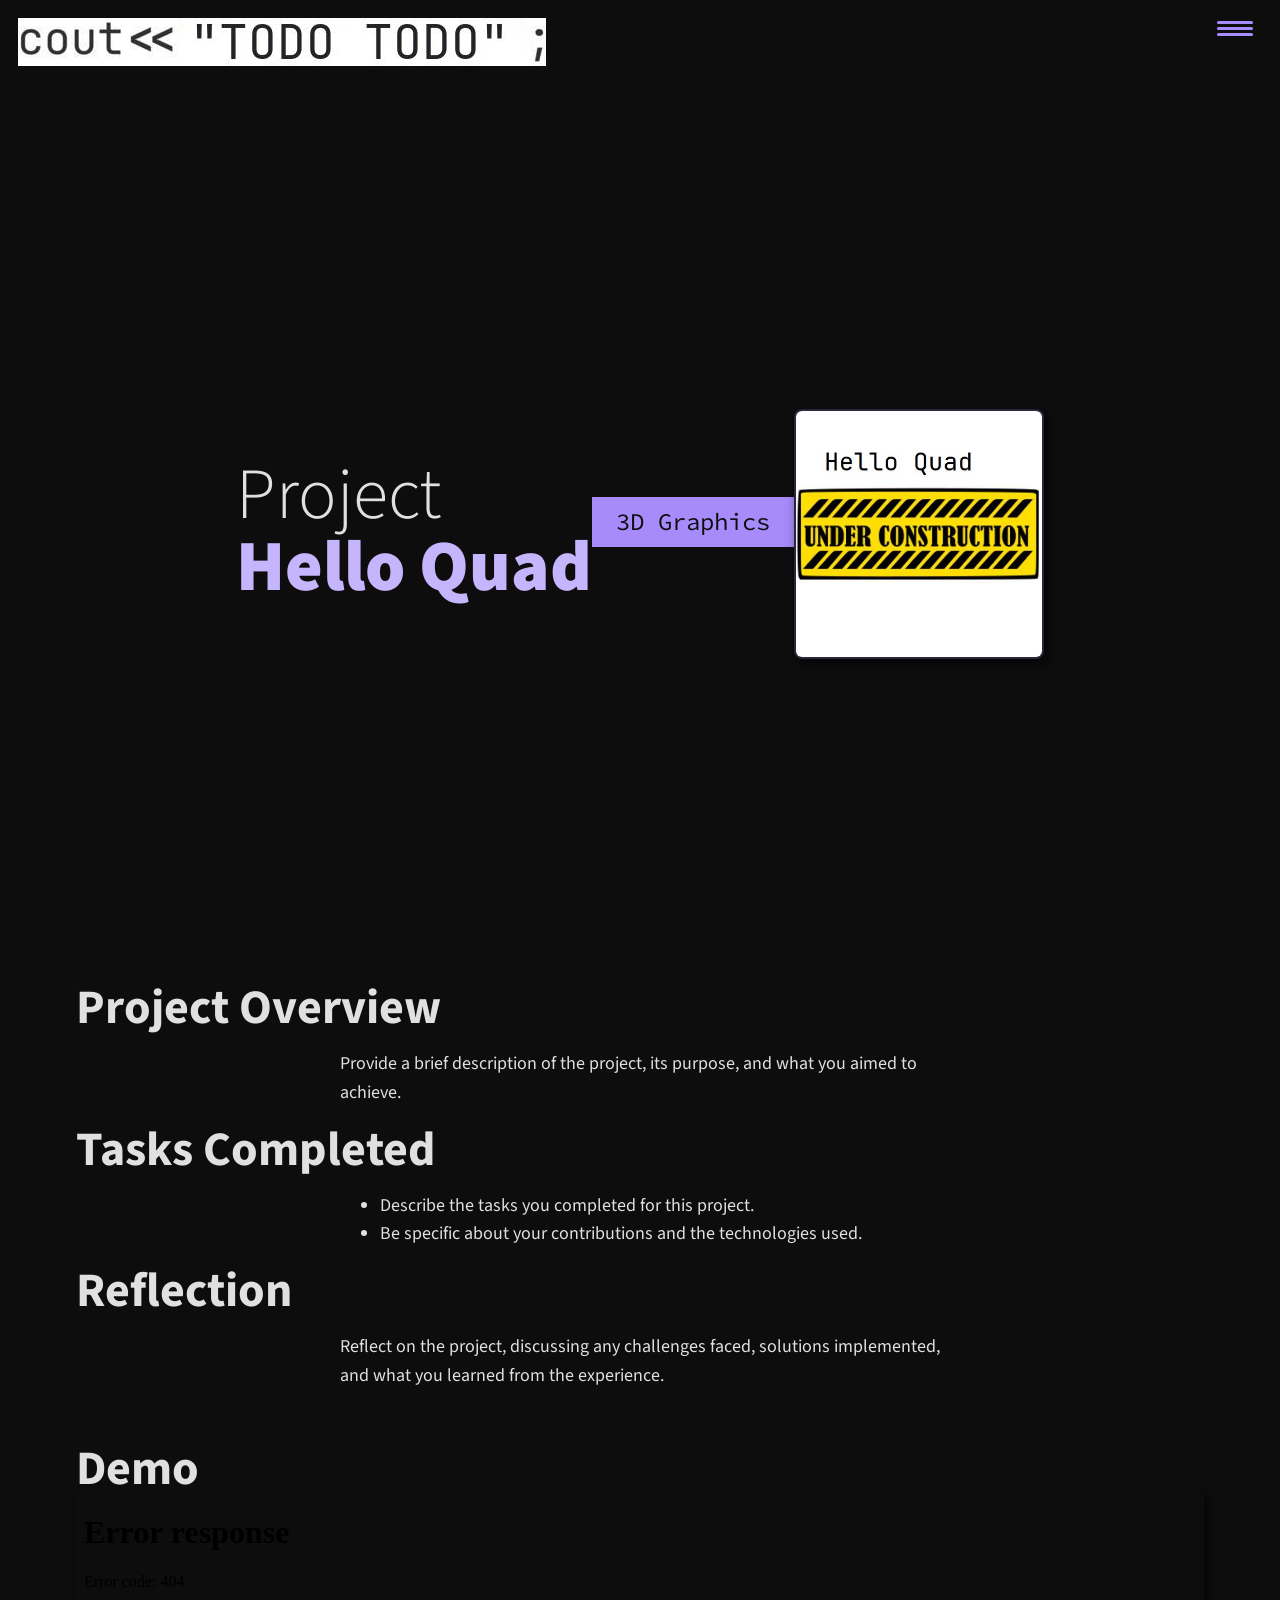
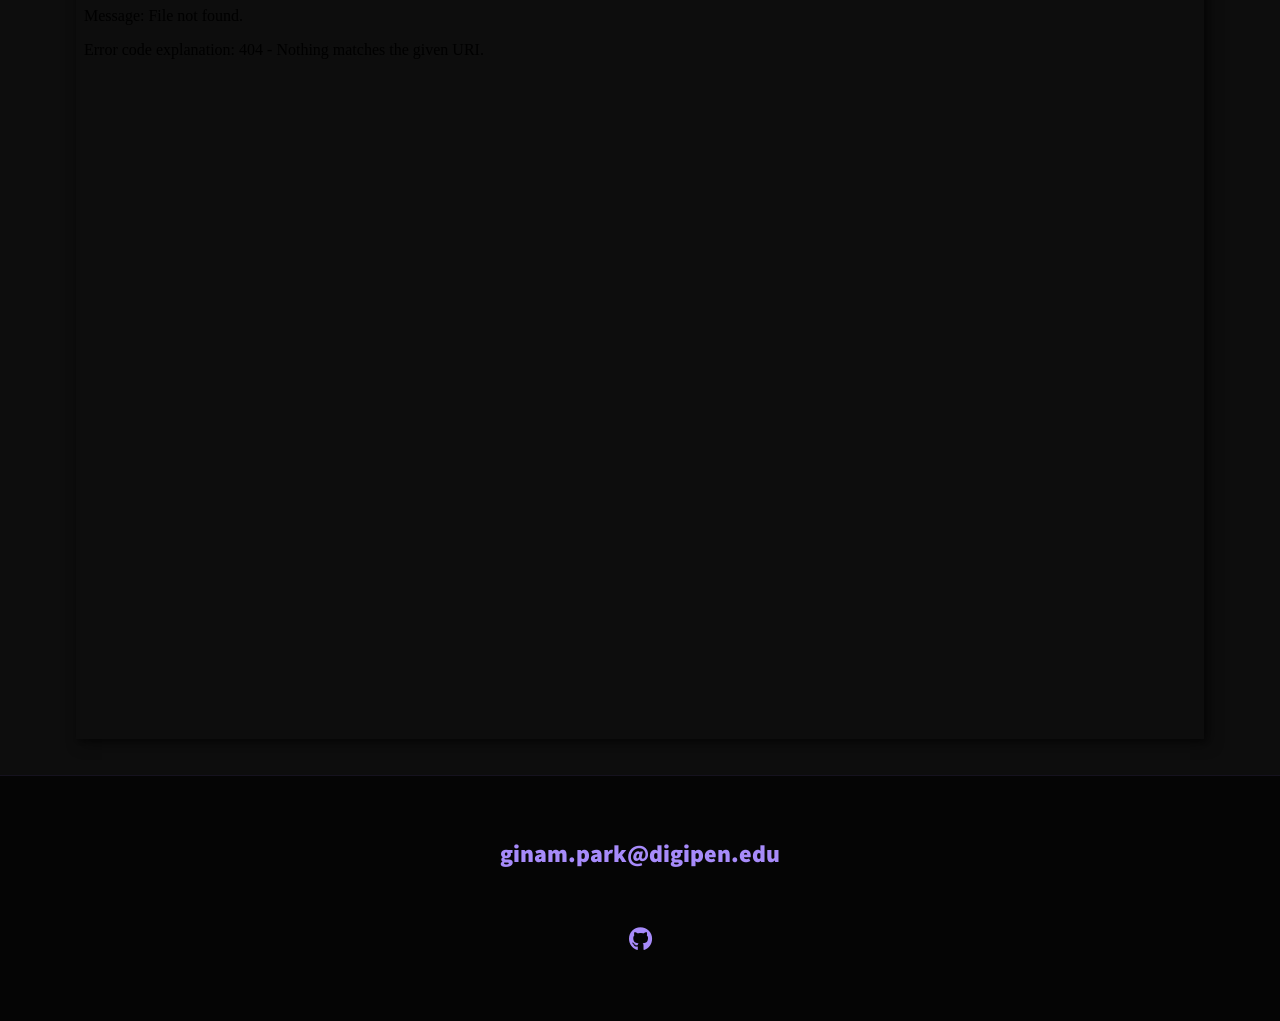
==== portfolio/01_hello.html @ 9ceb59ce "1" ====
<!-- https://youtu.be/_xkSvufmjEs?si=mh-MXT2ZdUasYAYn&t=3416 -->
<!-- adobe.ly/2GAgF93 -->
<!-- https://scrimba.com/build-and-deploy-your-portfolio-c012 -->
<!DOCTYPE html>
<html lang="en">

<head>
    <meta charset="UTF-8">
    <link rel="icon" type="image/svg+xml" href="../img/face.jpg">

    <!-- Help auto scale for desktop & mobile -->
    <meta name="viewport" content="width=device-width, initial-scale=1.0">
    <title>Ginam Park Portfolio</title>

    <!-- Normalize the difference across browsers  https://necolas.github.io/normalize.css/ -->
    <link rel="stylesheet" href="../external/normalize.css">

    <link rel="stylesheet" href="https://cdnjs.cloudflare.com/ajax/libs/font-awesome/5.11.2/css/all.css"
        integrity="sha256-46qynGAkLSFpVbEBog43gvNhfrOj+BmwXdxFgVK/Kvc=" crossorigin="anonymous" />

    <!-- https://fonts.google.com/selection/embed -->
    <link rel="preconnect" href="https://fonts.googleapis.com">
    <link rel="preconnect" href="https://fonts.gstatic.com" crossorigin>
    <link
        href="https://fonts.googleapis.com/css2?family=Source+Code+Pro:ital,wght@0,200..900;1,200..900&family=Source+Sans+3:ital,wght@0,200..900;1,200..900&display=swap"
        rel="stylesheet">

    <link rel="stylesheet" href="../css/style.css">
</head>

<body>
    <header>
        <div class="logo">
            <!-- alt text can be blank since the logo is purely decorative and putting something like logo isn't actually helpful -->
            <img src="../img/cout.jpg" alt="">
        </div>
        <button class="nav-toggle" aria-label="toggle navigation">
            <span class="hamburger"></span>
        </button>
        <nav class="nav">
            <ul class="nav__list">
                <li class="nav__item">
                    <a href="../index.html" class="nav__link">Home</a>
                </li>
                <li class="nav__item">
                    <a href="../index.html#skills" class="nav__link">Skills</a>
                </li>
                <li class="nav__item">
                    <a href="../index.html#about" class="nav__link">About Me</a>
                </li>
                <li class="nav__item">
                    <a href="../index.html#projects" class="nav__link">Projects</a>
                </li>
                <li class="nav__item">
                    <a href="../index.html#resume" class="nav__link">Resume</a>
                </li>
            </ul>
        </nav>
    </header>

    <!-- Introduction -->
    <section class="intro">
        <h1 class="section__title section__title--intro">
            Project <strong>Hello Quad</strong>
        </h1>
        <p class="section__subtitle section__subtitle--intro">3D Graphics</p>
        <img src="../img/portfolio_thumbnails/01_hello.jpg" alt="a picture of this portfolio item" class="intro__img">
    </section>

    <div class="portfolio-item-individual">
        <h2>Project Overview</h2>
        <p>Provide a brief description of the project, its purpose, and what you aimed to achieve.</p>

        <h2>Tasks Completed</h2>
        <ul>
            <li>Describe the tasks you completed for this project.</li>
            <li>Be specific about your contributions and the technologies used.</li>
        </ul>

        <h2>Reflection</h2>
        <p>Reflect on the project, discussing any challenges faced, solutions implemented, and what you learned from the
            experience.</p>
    </div>

    <div class="portfolio-item-individual">
        <h2>Demo</h2>
        <!-- TODO demo the webgl version of the project -->
        <iframe id="demo" src="../webgl/D01HelloQuad/graphics_fun.html"></iframe>
    </div>


    <!-- Footer -->
    <footer class="footer">
        <a href="mailto:ginam.park@digipen.edu" class="footer__link">ginam.park@digipen.edu</a>
        <ul class="social-list">
            <li class="social-list__item">
                <a class="social-list__link" href="https://github.com/HYW1Z">
                    <i class="fab fa-github"></i>
                </a>
            </li>
        </ul>
    </footer>

    <script src="../js/index.js"></script>

</body>

</html>
---- css/style.css ----
/* make padding within widths rather calculating with total width? */
*,
*::before,
*::after {
  box-sizing: border-box;
}

/* Custom Properties */

:root {
  --ff-primary: "Source Sans 3", sans-serif;
  --ff-secondary: "Source Code Pro", monospace;

  --fw-reg: 300;
  --fw-bold: 900;

  /* Dark mode + neon cyber palette */
  --clr-bg: #0d0d0d;
  --clr-bg-secondary: #161622;
  --clr-light: #e0e0e0;
  --clr-dark: #0d0d0d;
  --clr-accent: #a78bfa;
  --clr-accent-bright: #c4b5fd;
  --clr-accent-glow: rgba(167, 139, 250, 0.4);
  --clr-text-muted: #9ca3af;

  --fs-h1: 3rem;
  --fs-h2: 2.25rem;
  --fs-h3: 1.25rem;
  --fs-body: 1rem;

  --bs: 0.25em 0.25em 0.75em rgba(0, 0, 0, 0.5),
    0.125em 0.125em 0.25em rgba(0, 0, 0, 0.3);

  --glow-sm: 0 0 8px var(--clr-accent-glow);
  --glow-md: 0 0 20px var(--clr-accent-glow), 0 0 40px rgba(167, 139, 250, 0.15);
}

/* With wider screens use bigger numbers */
@media (min-width: 800px) {
  :root {
    --fs-h1: 4.5rem;
    --fs-h2: 3rem;
    --fs-h3: 1.5rem;
    --fs-body: 1.125rem;
  }
}

/* General Styles */

html {
  scroll-behavior: smooth;
}

body {
  background: var(--clr-bg);
  color: var(--clr-light);
  margin: 0;
  font-family: var(--ff-primary);
  font-size: var(--fs-body);
  line-height: 1.6;
}

section {
  padding: 5em 2em;
}

img {
  display: block;
  max-width: 100%;
}

strong {
  font-weight: var(--fw-bold);
}

:focus {
  outline: 3px solid var(--clr-accent);
  outline-offset: 3px;
}

/* Scroll reveal animations */
.reveal {
  opacity: 0;
  transform: translateY(30px);
  transition: opacity 0.7s ease-out, transform 0.7s ease-out;
}

.reveal.revealed {
  opacity: 1;
  transform: translateY(0);
}

/* Stagger children for service cards */
.service.reveal:nth-child(1) { transition-delay: 0s; }
.service.reveal:nth-child(2) { transition-delay: 0.15s; }
.service.reveal:nth-child(3) { transition-delay: 0.3s; }

.btn {
  display: inline-block;
  padding: 0.5em 2.5em;
  background: transparent;
  color: var(--clr-accent-bright);
  border: 2px solid var(--clr-accent);
  text-decoration: none;
  cursor: pointer;
  font-size: 0.8rem;
  text-transform: uppercase;
  letter-spacing: 2px;
  font-weight: var(--fw-bold);
  transition: all 300ms ease;
}

.btn:hover {
  background: var(--clr-accent);
  color: var(--clr-dark);
  box-shadow: var(--glow-md);
  transform: translateY(-2px);
}

/* Typography */

h1,
h2,
h3 {
  line-height: 1;
  margin: 0;
}

h1 {
  font-size: var(--fs-h1);
}

h2 {
  font-size: var(--fs-h2);
}

h3 {
  font-size: var(--fs-h3);
}

.section__title {
  margin-bottom: 0.25rem;
}

.section__title--intro {
  font-weight: var(--fw-reg);
}

.section__title--intro strong {
  display: block;
  color: var(--clr-accent-bright);
}

.section__subtitle {
  margin: 0;
  font-size: var(--fs-h3);
}

.section__subtitle--intro,
.section__subtitle--about {
  background: var(--clr-accent);
  color: var(--clr-dark);
  padding: 0.25em 1em;
  font-family: var(--ff-secondary);
  margin-bottom: 1em;
}

.section__subtitle--projects {
  color: var(--clr-accent);
  font-weight: var(--fw-bold);
  margin-bottom: 1em;
}

/* header */
header {
  display: flex;
  justify-content: space-between;
  padding: 1em;
  background: var(--clr-bg);
}

.logo {
  max-width: 528px;
}

.nav {
  position: fixed;
  background: rgba(13, 13, 13, 0.97);
  color: var(--clr-light);
  top: 0;
  bottom: 0;
  left: 0;
  right: 0;
  z-index: 100;
  transform: translateX(100%);
  transition: transform 250ms cubic-bezier(0.5, 0, 0.5, 1);
}

.nav__list {
  list-style: none;
  display: flex;
  height: 100%;
  flex-direction: column;
  justify-content: space-evenly;
  align-items: center;
  margin: 0;
  padding: 0;
}

.nav__link {
  color: inherit;
  font-weight: var(--fw-bold);
  font-size: var(--fs-h2);
  text-decoration: none;
  transition: color 200ms ease, text-shadow 200ms ease;
}

.nav__link:hover {
  color: var(--clr-accent-bright);
  text-shadow: var(--glow-sm);
}

.nav-toggle {
  padding: 0.5em;
  background: transparent;
  border: 0;
  cursor: pointer;
  position: absolute;
  right: 1em;
  top: 1em;
  z-index: 1000;
}

.nav-open .nav {
  transform: translateX(0);
}

.nav-open .nav-toggle {
  position: fixed;
}

.nav-open .hamburger {
  transform: rotate(0.625turn);
}

.nav-open .hamburger::before {
  transform: rotate(90deg) translateX(-6px);
}

.nav-open .hamburger::after {
  opacity: 0;
}

.hamburger {
  display: block;
  position: relative;
}

.hamburger,
.hamburger::before,
.hamburger::after {
  background: var(--clr-accent);
  width: 2em;
  height: 3px;
  border-radius: 1em;
  transition: transform 250ms ease-in-out;
}

.hamburger::before,
.hamburger::after {
  content: "";
  position: absolute;
  left: 0;
  right: 0;
}

.hamburger::before {
  top: 6px;
}
.hamburger::after {
  bottom: 6px;
}

/* Intro Section */
.intro {
  position: relative;
  z-index: 2;
  background: var(--clr-bg);
  min-height: 100vh;
  display: flex;
  align-items: center;
  justify-content: center;
  overflow: hidden;
}

#particle-canvas {
  position: absolute;
  top: 0;
  left: 0;
  width: 100%;
  height: 100%;
  z-index: 0;
}

.intro__content {
  position: relative;
  z-index: 1;
  display: flex;
  flex-direction: column;
  align-items: center;
  gap: 2em;
  padding: 2em;
}

@media (min-width: 700px) {
  .intro__content {
    flex-direction: row;
    gap: 3em;
  }
}

/* Terminal */
.terminal {
  background: #1a1a2e;
  border: 1px solid rgba(167, 139, 250, 0.25);
  border-radius: 10px;
  overflow: hidden;
  width: 100%;
  max-width: 1100px;
  box-shadow: 0 4px 30px rgba(0, 0, 0, 0.5), var(--glow-sm);
  font-family: var(--ff-secondary);
}

.terminal__header {
  background: #12121f;
  padding: 0.75em 1.2em;
  display: flex;
  align-items: center;
  gap: 0.5em;
}

.terminal__dot {
  width: 12px;
  height: 12px;
  border-radius: 50%;
}

.terminal__dot--red { background: #ff5f57; }
.terminal__dot--yellow { background: #ffbd2e; }
.terminal__dot--green { background: #28c840; }

.terminal__title {
  margin-left: 0.5em;
  color: var(--clr-text-muted);
  font-size: 0.8rem;
}

.terminal__body {
  padding: 2.5em 3em;
  min-height: 380px;
  font-size: 1.2rem;
  line-height: 1.9;
  color: var(--clr-light);
}

.terminal__body .line {
  white-space: pre-wrap;
  word-break: break-word;
}

.terminal__body .prompt { color: #28c840; }
.terminal__body .cmd { color: var(--clr-light); }
.terminal__body .comment { color: #6b7280; }
.terminal__body .keyword { color: #a78bfa; }
.terminal__body .string { color: #34d399; }
.terminal__body .output { color: var(--clr-accent-bright); font-weight: 700; font-size: 1.4rem; }
.terminal__body .output-name { color: var(--clr-accent-bright); font-weight: 900; font-size: 3rem; line-height: 1.1; }
.terminal__body .operator { color: #f472b6; }

.terminal__cursor {
  display: inline-block;
  width: 8px;
  height: 1.1em;
  background: var(--clr-accent-bright);
  vertical-align: text-bottom;
  animation: blink 1s step-end infinite;
}

@keyframes blink {
  0%, 100% { opacity: 1; }
  50% { opacity: 0; }
}

.intro__img {
  box-shadow: var(--bs);
  border: 2px solid rgba(167, 139, 250, 0.2);
  width: 250px;
  height: 250px;
  object-fit: cover;
  border-radius: 8px;
}

.section__subtitle--intro {
  display: inline-block;
}

/* my services section */

.my-services {
  background-color: var(--clr-bg-secondary);
  background-image: url(../img/skills-bg.jpg);
  background-size: cover;
  background-blend-mode: overlay;
  color: var(--clr-light);
  text-align: center;
}

.section__title--services {
  color: var(--clr-accent-bright);
  position: relative;
}

.section__title--services::after {
  content: "";
  display: block;
  width: 3em;
  height: 2px;
  margin: 0.5em auto 1em;
  background: var(--clr-accent);
  opacity: 0.5;
  box-shadow: var(--glow-sm);
}

.services {
  margin-bottom: 4em;
}

.service {
  max-width: 600px;
  margin: 0 auto;
  padding: 2em;
  border: 1px solid rgba(167, 139, 250, 0.1);
  border-radius: 8px;
  background: rgba(13, 13, 13, 0.7);
  backdrop-filter: blur(4px);
  transition: border-color 300ms ease, box-shadow 300ms ease;
}

.service:hover {
  border-color: rgba(167, 139, 250, 0.3);
  box-shadow: var(--glow-sm);
}

.service p {
  font-size: 1.1rem;
  line-height: 1.75;
}

.service h3 {
  color: var(--clr-accent-bright);
  margin-bottom: 0.5em;
  font-size: 1.6rem;
}

@media (min-width: 800px) {
  .services {
    display: flex;
    max-width: 1400px;
    margin-left: auto;
    margin-right: auto;
    gap: 2em;
  }

  .service + .service {
    margin-left: 0;
  }
}

/* About Me */

.about-me {
  max-width: 1000px;
  margin: 0 auto;
  background: var(--clr-bg);
}

.about-me__body p {
  color: var(--clr-text-muted);
}

.about-me__img {
  box-shadow: var(--bs);
  border: 2px solid rgba(167, 139, 250, 0.2);
}

@media (min-width: 600px) {
  .about-me {
    display: grid;
    grid-template-columns: 1fr 200px;
    grid-template-areas:
      "title img"
      "subtitle img"
      "text img";
    column-gap: 2em;
  }

  .section__title--about {
    grid-area: title;
  }

  .section__subtitle--about {
    grid-column: 1 / -1;
    grid-row: 2;
    position: relative;
    left: -1em;
    width: calc(100% + 2em);
    padding-left: 1em;
    padding-right: calc(200px + 2.5em);
  }

  .about-me__img {
    grid-area: img;
    position: relative;
    z-index: 2;
  }
}

/* Portfolio / My projects */

.my-projects {
  background-color: var(--clr-bg-secondary);
  color: var(--clr-light);
  text-align: center;
}

.portfolio {
  display: grid;
  grid-template-columns: repeat(auto-fit, minmax(300px, 1fr));
  max-width: 1200px;
  margin: 0 auto;
}

.portfolio__item {
  background: var(--clr-dark);
  overflow: hidden;
}

.portfolio__img {
  transition: transform 750ms cubic-bezier(0.5, 0, 0.5, 1), opacity 250ms linear;
}

.portfolio__item:focus {
  position: relative;
  z-index: 2;
}

.portfolio__img:hover,
.portfolio__item:focus .portfolio__img {
  transform: scale(1.2);
  opacity: 0.75;
}

/*--------------------------------------------------------------
# Resume Section
--------------------------------------------------------------*/

.section__title--resume {
  text-align: center;
}

.my-resume {
  display: flex;
  flex-direction: column;
  align-items: center;
  background: var(--clr-bg);
}

.resume-pdf-link {
  color: var(--clr-accent);
  text-decoration: none;
  font-size: 1.1rem;
  transition: color 200ms ease, text-shadow 200ms ease;
}

.resume-pdf-link:hover {
  color: var(--clr-accent-bright);
  text-shadow: var(--glow-sm);
}

.resume-section h3 {
  color: var(--clr-accent-bright);
  text-align: center;
  margin-top: 1.5em;
}

.resume-section .resume-item {
  padding: 0 0 20px 20px;
  margin-top: -18px;
  border-left: 2px solid var(--clr-accent);
  position: relative;
  max-width: 1000px;
}

.resume-section .resume-item p {
  color: var(--clr-text-muted);
}

.resume-section .resume-item b {
  text-transform: uppercase;
  color: var(--clr-accent-bright);
  position: sticky;
}

.resume-section .resume-item em {
  color: var(--clr-text-muted);
}

.resume-section .resume-item::before {
  content: "";
  position: absolute;
  width: 16px;
  height: 16px;
  border-radius: 50px;
  left: -9px;
  top: 0;
  background: var(--clr-bg);
  border: 2px solid var(--clr-accent);
  box-shadow: var(--glow-sm);
}

/* Footer */

.footer {
  background: #050505;
  color: var(--clr-accent);
  text-align: center;
  padding: 2.5em 0;
  font-size: var(--fs-h3);
  border-top: 1px solid rgba(167, 139, 250, 0.1);
}

.footer a {
  color: inherit;
  text-decoration: none;
}

.footer__link {
  font-weight: var(--fw-bold);
  transition: text-shadow 200ms ease;
}

.footer__link:hover,
.social-list__link:hover {
  opacity: 1;
  text-shadow: var(--glow-sm);
}

.footer__link:hover {
  text-decoration: underline;
}

.social-list {
  list-style: none;
  display: flex;
  justify-content: center;
  margin: 2em 0 0;
  padding: 0;
}

.social-list__item {
  margin: 0 0.5em;
}

.social-list__link {
  padding: 0.5em;
  transition: transform 200ms ease, text-shadow 200ms ease;
}

.social-list__link:hover {
  transform: translateY(-3px);
  text-shadow: var(--glow-sm);
}

/* individual portfolio item styles */

.portfolio-item-individual {
  padding: 0 2em 2em;
  max-width: 1200px;
  margin: 0 auto;
}

.portfolio-item-individual p,
.portfolio-item-individual ul {
  max-width: 600px;
  margin-left: auto;
  margin-right: auto;
}

.portfolio-item-individual iframe {
  box-shadow: var(--bs);
  display: block;
  max-width: 1200px;
  width: 100%;
  height: auto;
  aspect-ratio: 4 / 3;
  margin: 0 auto;
  border: none;
}
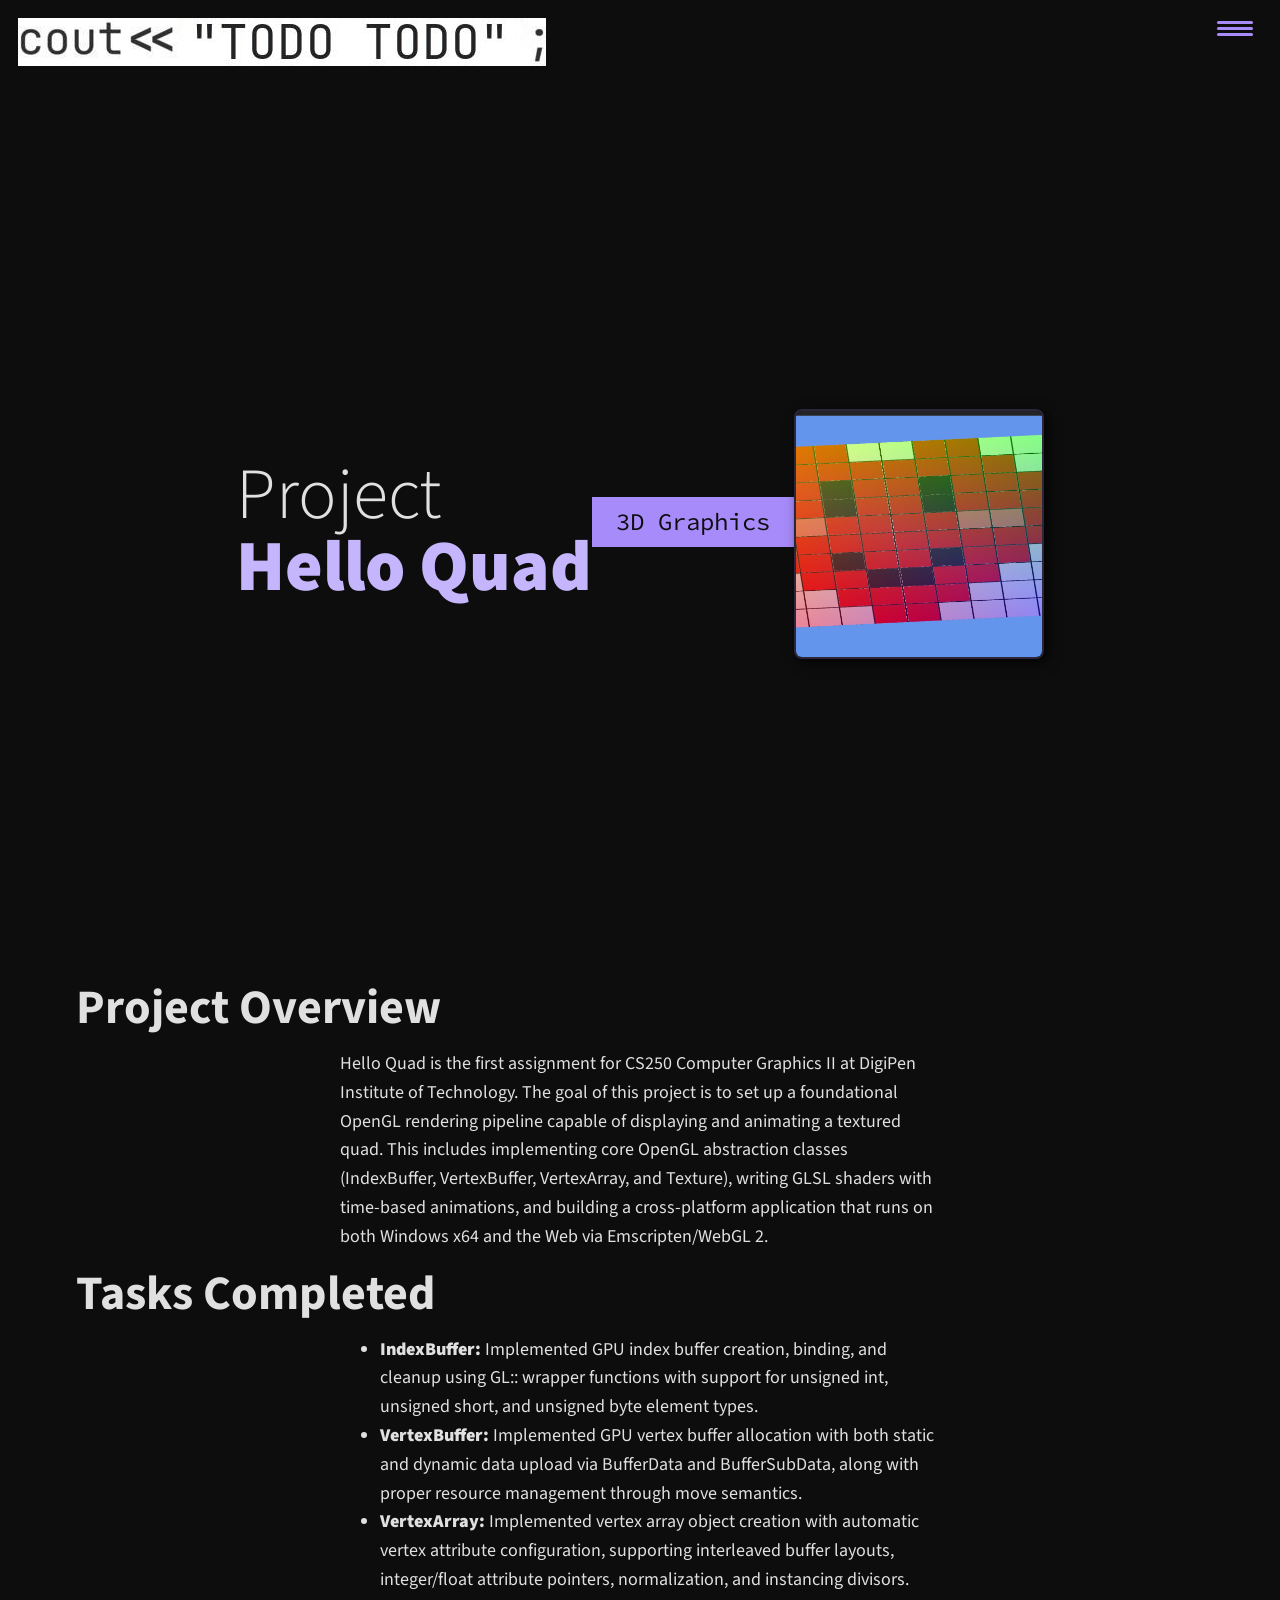
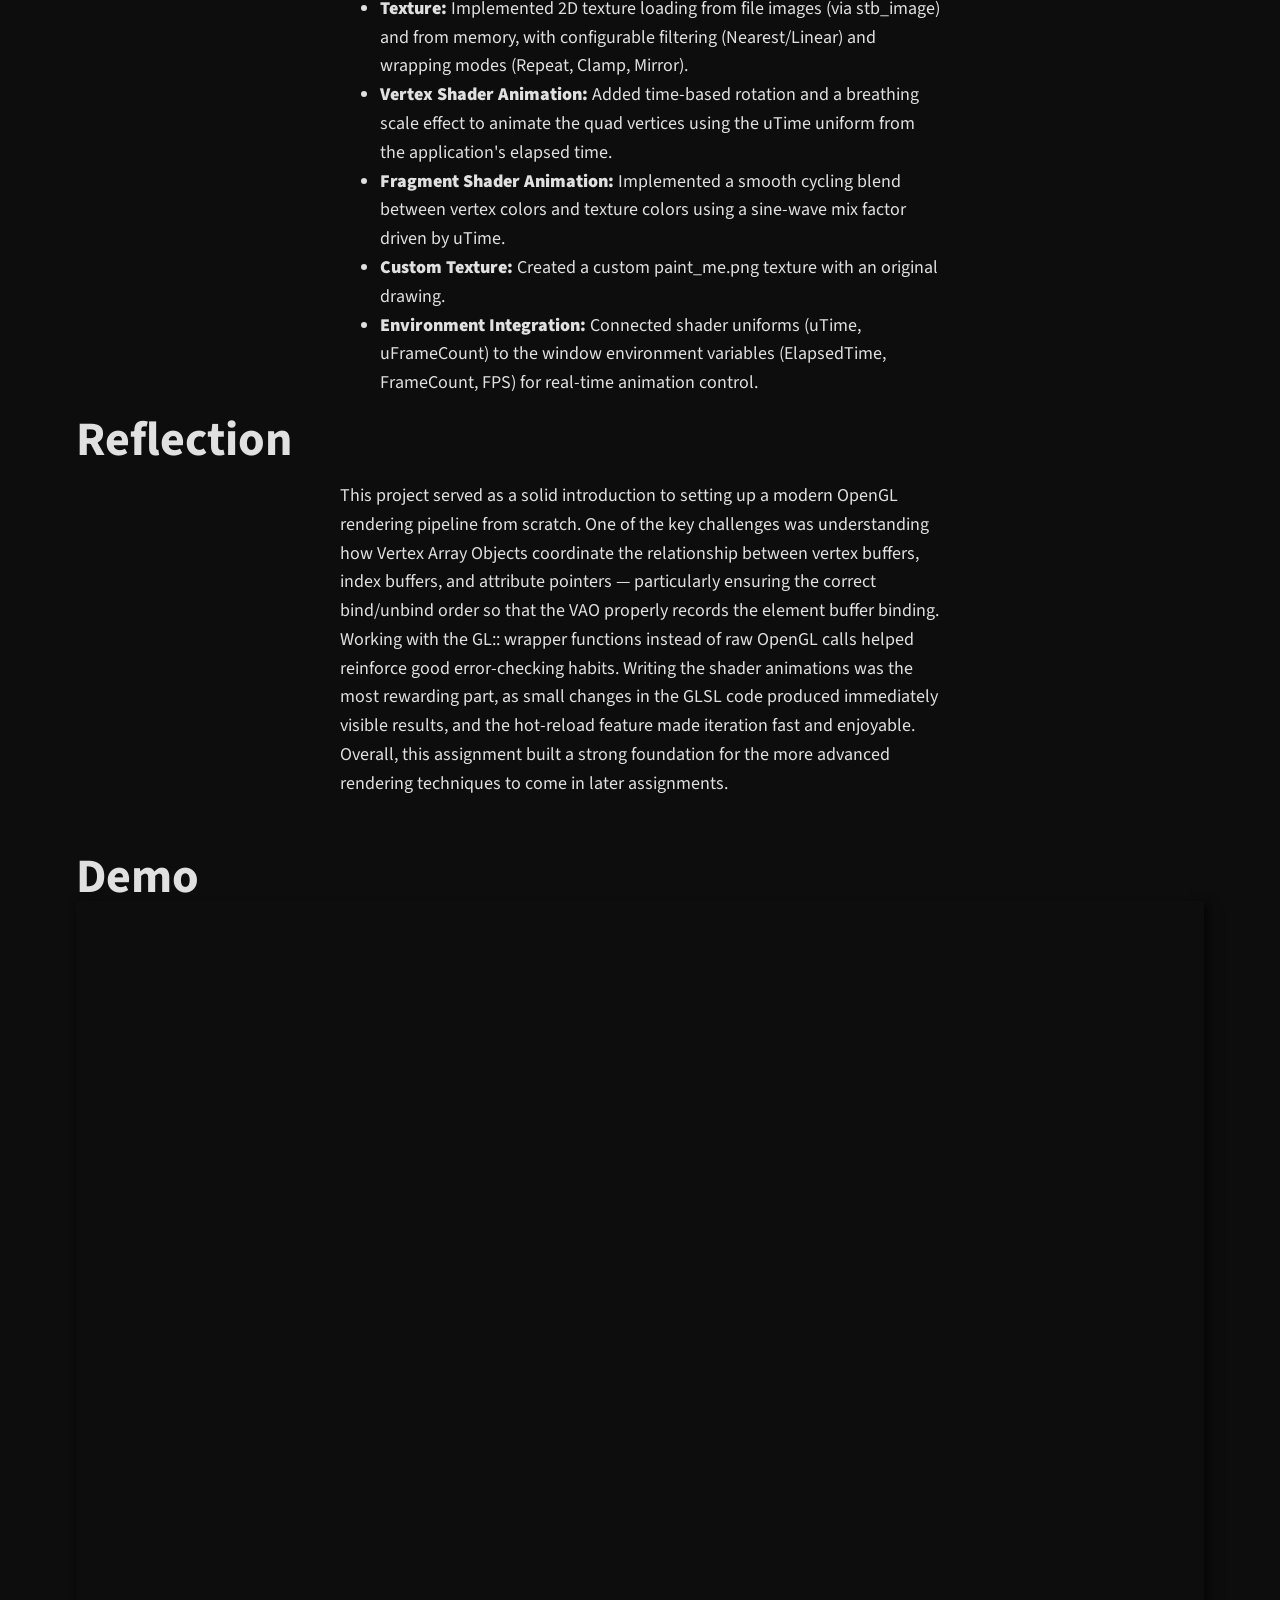
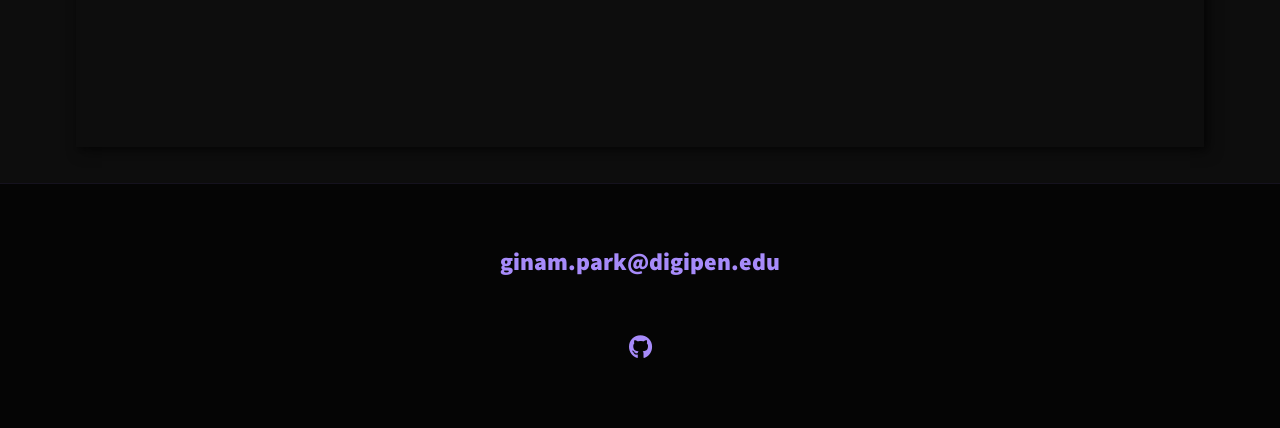
==== commit dad4bd37: "hell q" ====
--- a/portfolio/01_hello.html
+++ b/portfolio/01_hello.html
@@ -31,7 +31,6 @@
 <body>
     <header>
         <div class="logo">
-            <!-- alt text can be blank since the logo is purely decorative and putting something like logo isn't actually helpful -->
             <img src="../img/cout.jpg" alt="">
         </div>
         <button class="nav-toggle" aria-label="toggle navigation">
@@ -69,23 +68,42 @@
 
     <div class="portfolio-item-individual">
         <h2>Project Overview</h2>
-        <p>Provide a brief description of the project, its purpose, and what you aimed to achieve.</p>
+        <p>
+            Hello Quad is the first assignment for CS250 Computer Graphics II at DigiPen Institute of Technology.
+            The goal of this project is to set up a foundational OpenGL rendering pipeline capable of displaying
+            and animating a textured quad. This includes implementing core OpenGL abstraction classes
+            (IndexBuffer, VertexBuffer, VertexArray, and Texture), writing GLSL shaders with time-based animations,
+            and building a cross-platform application that runs on both Windows x64 and the Web via Emscripten/WebGL 2.
+        </p>
 
         <h2>Tasks Completed</h2>
         <ul>
-            <li>Describe the tasks you completed for this project.</li>
-            <li>Be specific about your contributions and the technologies used.</li>
+            <li><strong>IndexBuffer:</strong> Implemented GPU index buffer creation, binding, and cleanup using GL:: wrapper functions with support for unsigned int, unsigned short, and unsigned byte element types.</li>
+            <li><strong>VertexBuffer:</strong> Implemented GPU vertex buffer allocation with both static and dynamic data upload via BufferData and BufferSubData, along with proper resource management through move semantics.</li>
+            <li><strong>VertexArray:</strong> Implemented vertex array object creation with automatic vertex attribute configuration, supporting interleaved buffer layouts, integer/float attribute pointers, normalization, and instancing divisors.</li>
+            <li><strong>Texture:</strong> Implemented 2D texture loading from file images (via stb_image) and from memory, with configurable filtering (Nearest/Linear) and wrapping modes (Repeat, Clamp, Mirror).</li>
+            <li><strong>Vertex Shader Animation:</strong> Added time-based rotation and a breathing scale effect to animate the quad vertices using the uTime uniform from the application's elapsed time.</li>
+            <li><strong>Fragment Shader Animation:</strong> Implemented a smooth cycling blend between vertex colors and texture colors using a sine-wave mix factor driven by uTime.</li>
+            <li><strong>Custom Texture:</strong> Created a custom paint_me.png texture with an original drawing.</li>
+            <li><strong>Environment Integration:</strong> Connected shader uniforms (uTime, uFrameCount) to the window environment variables (ElapsedTime, FrameCount, FPS) for real-time animation control.</li>
         </ul>
 
         <h2>Reflection</h2>
-        <p>Reflect on the project, discussing any challenges faced, solutions implemented, and what you learned from the
-            experience.</p>
+        <p>
+            This project served as a solid introduction to setting up a modern OpenGL rendering pipeline from scratch.
+            One of the key challenges was understanding how Vertex Array Objects coordinate the relationship between
+            vertex buffers, index buffers, and attribute pointers — particularly ensuring the correct bind/unbind order
+            so that the VAO properly records the element buffer binding. Working with the GL:: wrapper functions
+            instead of raw OpenGL calls helped reinforce good error-checking habits. Writing the shader animations
+            was the most rewarding part, as small changes in the GLSL code produced immediately visible results,
+            and the hot-reload feature made iteration fast and enjoyable. Overall, this assignment built a strong
+            foundation for the more advanced rendering techniques to come in later assignments.
+        </p>
     </div>
 
     <div class="portfolio-item-individual">
         <h2>Demo</h2>
-        <!-- TODO demo the webgl version of the project -->
-        <iframe id="demo" src="../webgl/D01HelloQuad/graphics_fun.html"></iframe>
+        <iframe id="demo" src="https://hyw1z.github.io/Hello-Quad/"></iframe>
     </div>
 
 
--- a/css/style.css
+++ b/css/style.css
@@ -155,6 +155,15 @@
 .section__subtitle {
   margin: 0;
   font-size: var(--fs-h3);
+}
+
+/* Code comment section titles */
+.code-comment {
+  font-family: var(--ff-secondary);
+  color: var(--clr-accent-bright);
+  font-weight: 400;
+  letter-spacing: 1px;
+  text-shadow: var(--glow-sm);
 }
 
 .section__subtitle--intro,
@@ -480,50 +489,67 @@
 /* About Me */
 
 .about-me {
-  max-width: 1000px;
+  max-width: 1200px;
   margin: 0 auto;
   background: var(--clr-bg);
 }
 
-.about-me__body p {
-  color: var(--clr-text-muted);
+.section__title--about {
+  text-align: center;
+  margin-bottom: 1.5em;
+}
+
+.about-me__layout {
+  display: flex;
+  flex-direction: column;
+  gap: 2.5em;
+}
+
+@media (min-width: 800px) {
+  .about-me__layout {
+    flex-direction: row;
+    gap: 2.5em;
+  }
+}
+
+.about-me__left {
+  display: flex;
+  flex-direction: column;
+  gap: 2em;
+  flex: 1;
+}
+
+.terminal--mini {
+  max-width: 100%;
+}
+
+.terminal__body--mini {
+  padding: 1.8em 2.2em;
+  min-height: auto;
+  font-size: 1.2rem;
+  line-height: 2;
 }
 
 .about-me__img {
   box-shadow: var(--bs);
   border: 2px solid rgba(167, 139, 250, 0.2);
-}
-
-@media (min-width: 600px) {
-  .about-me {
-    display: grid;
-    grid-template-columns: 1fr 200px;
-    grid-template-areas:
-      "title img"
-      "subtitle img"
-      "text img";
-    column-gap: 2em;
-  }
-
-  .section__title--about {
-    grid-area: title;
-  }
-
-  .section__subtitle--about {
-    grid-column: 1 / -1;
-    grid-row: 2;
-    position: relative;
-    left: -1em;
-    width: calc(100% + 2em);
-    padding-left: 1em;
-    padding-right: calc(200px + 2.5em);
-  }
-
-  .about-me__img {
-    grid-area: img;
-    position: relative;
-    z-index: 2;
-  }
+  max-width: 280px;
+  width: 100%;
+  height: auto;
+  border-radius: 8px;
+  flex-shrink: 0;
+  object-fit: cover;
+  align-self: flex-start;
+}
+
+.about-me__body {
+  max-width: 100%;
+}
+
+.about-me__body p {
+  color: var(--clr-text-muted);
+  font-size: 1.2rem;
+  line-height: 1.8;
 }
 
 /* Portfolio / My projects */
@@ -640,6 +666,14 @@
   border-top: 1px solid rgba(167, 139, 250, 0.1);
 }
 
+.footer__signoff {
+  font-family: var(--ff-secondary);
+  color: var(--clr-text-muted);
+  font-size: 0.9rem;
+  margin: 0 0 1.5em;
+  opacity: 0.6;
+}
+
 .footer a {
   color: inherit;
   text-decoration: none;
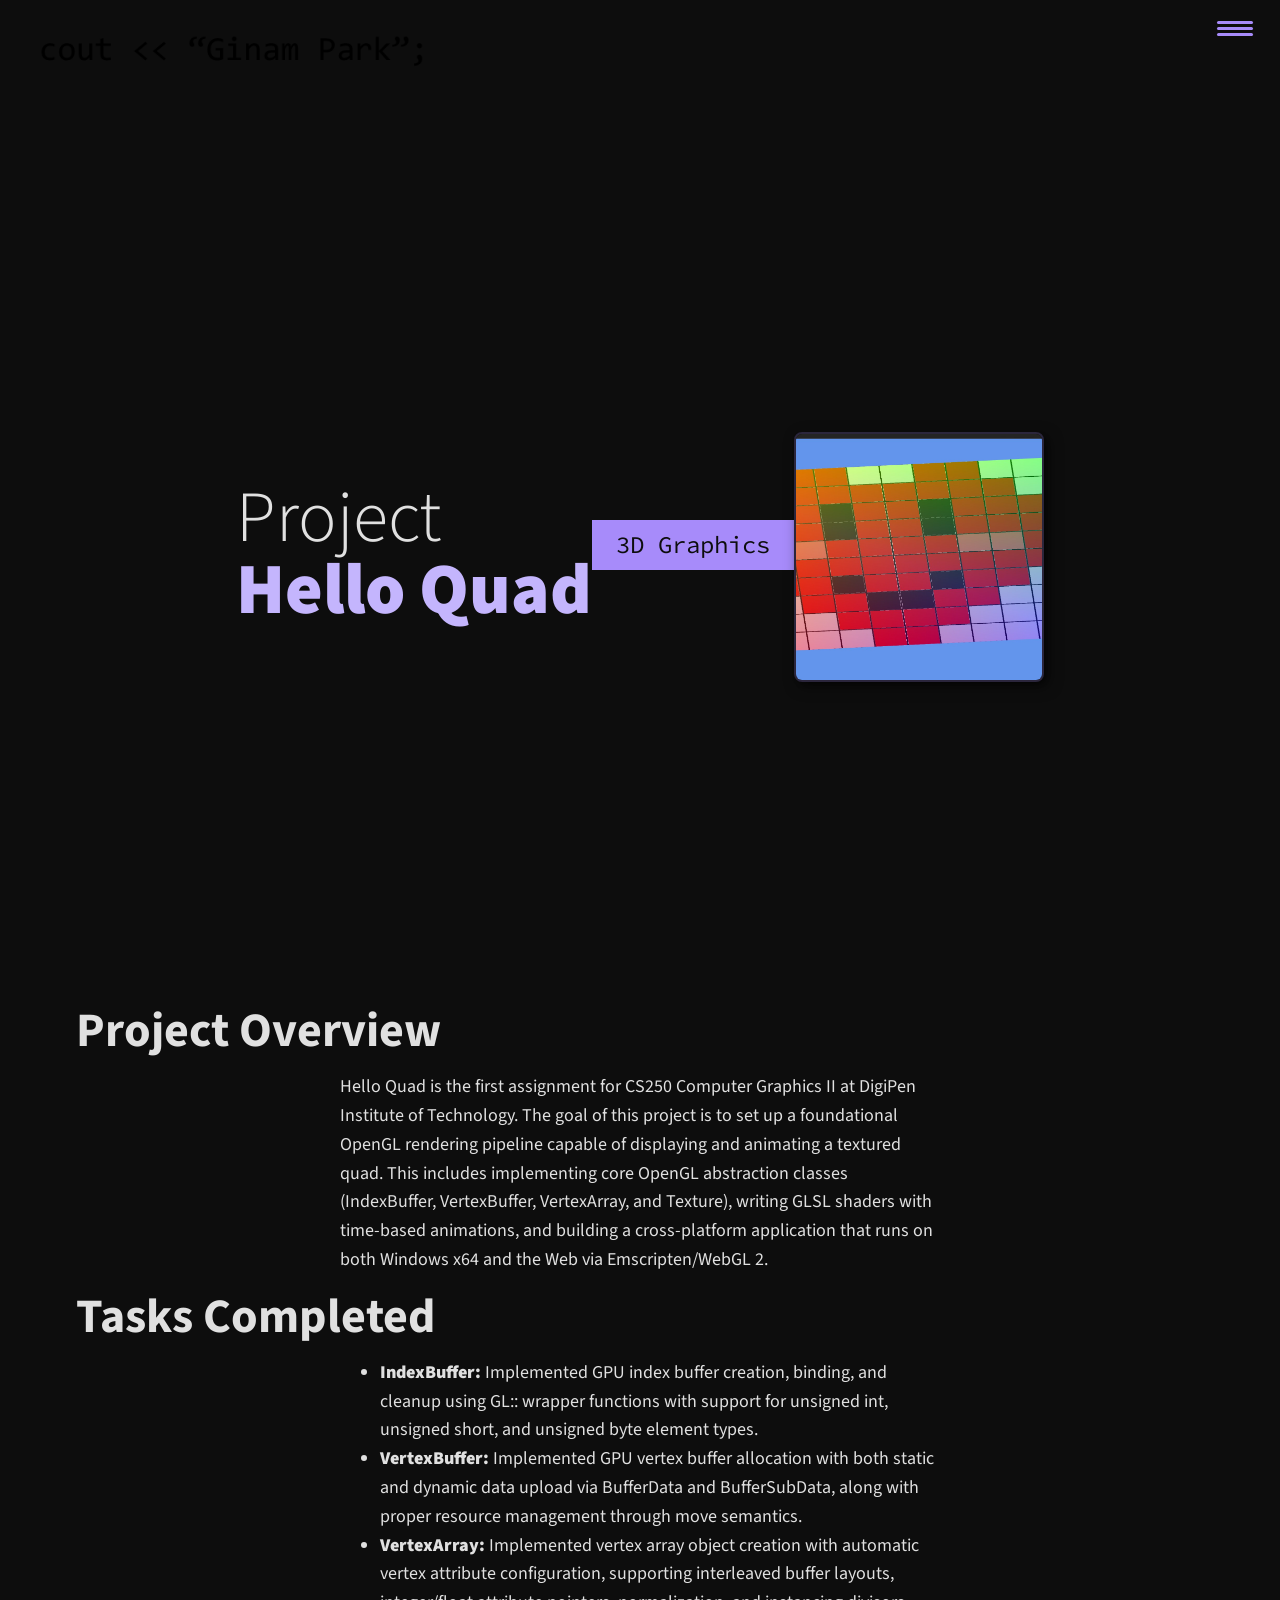
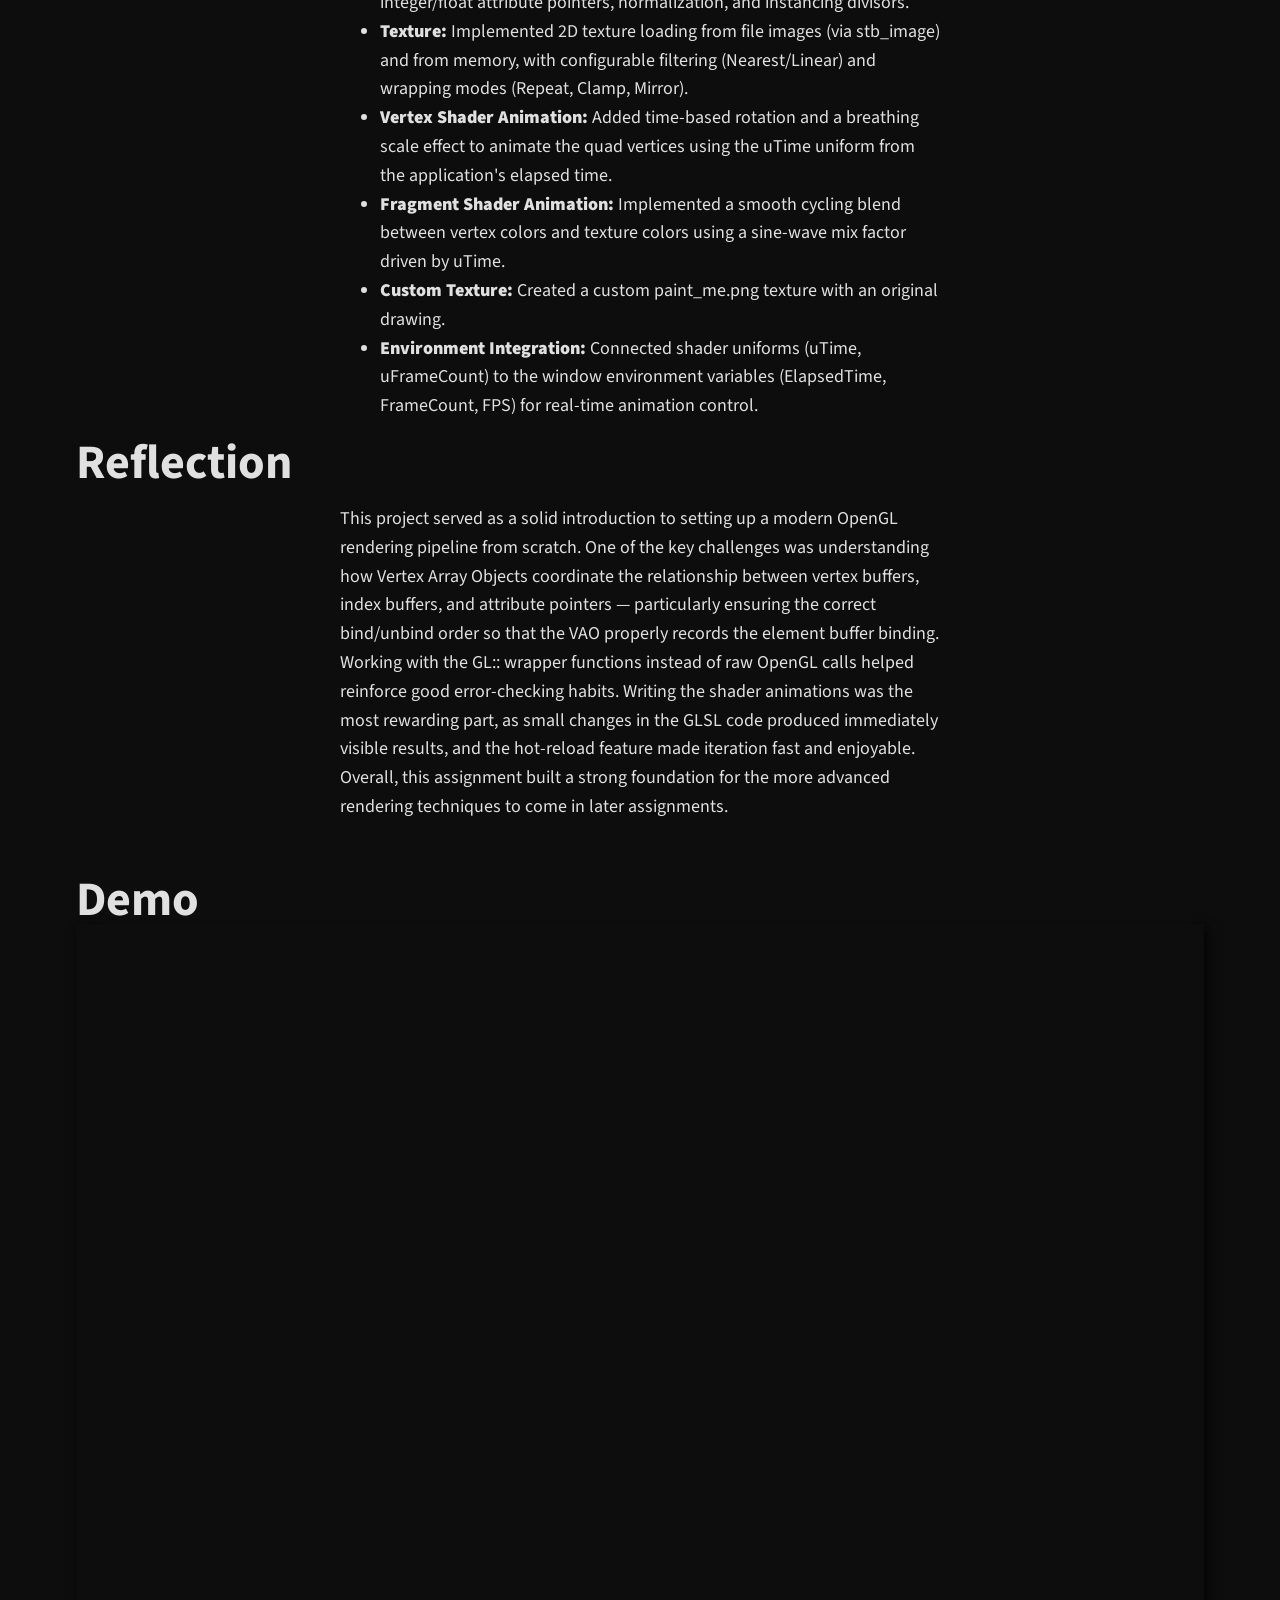
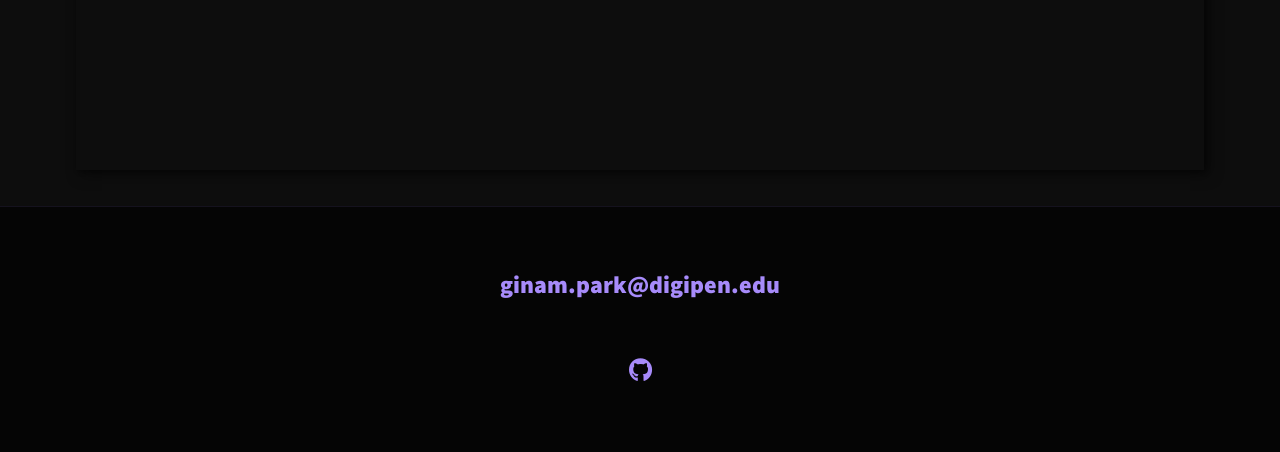
==== commit f99f705a: "13" ====
--- a/portfolio/01_hello.html
+++ b/portfolio/01_hello.html
@@ -31,7 +31,7 @@
 <body>
     <header>
         <div class="logo">
-            <img src="../img/cout.jpg" alt="">
+            <img src="../img/cout.png" alt="">
         </div>
         <button class="nav-toggle" aria-label="toggle navigation">
             <span class="hamburger"></span>
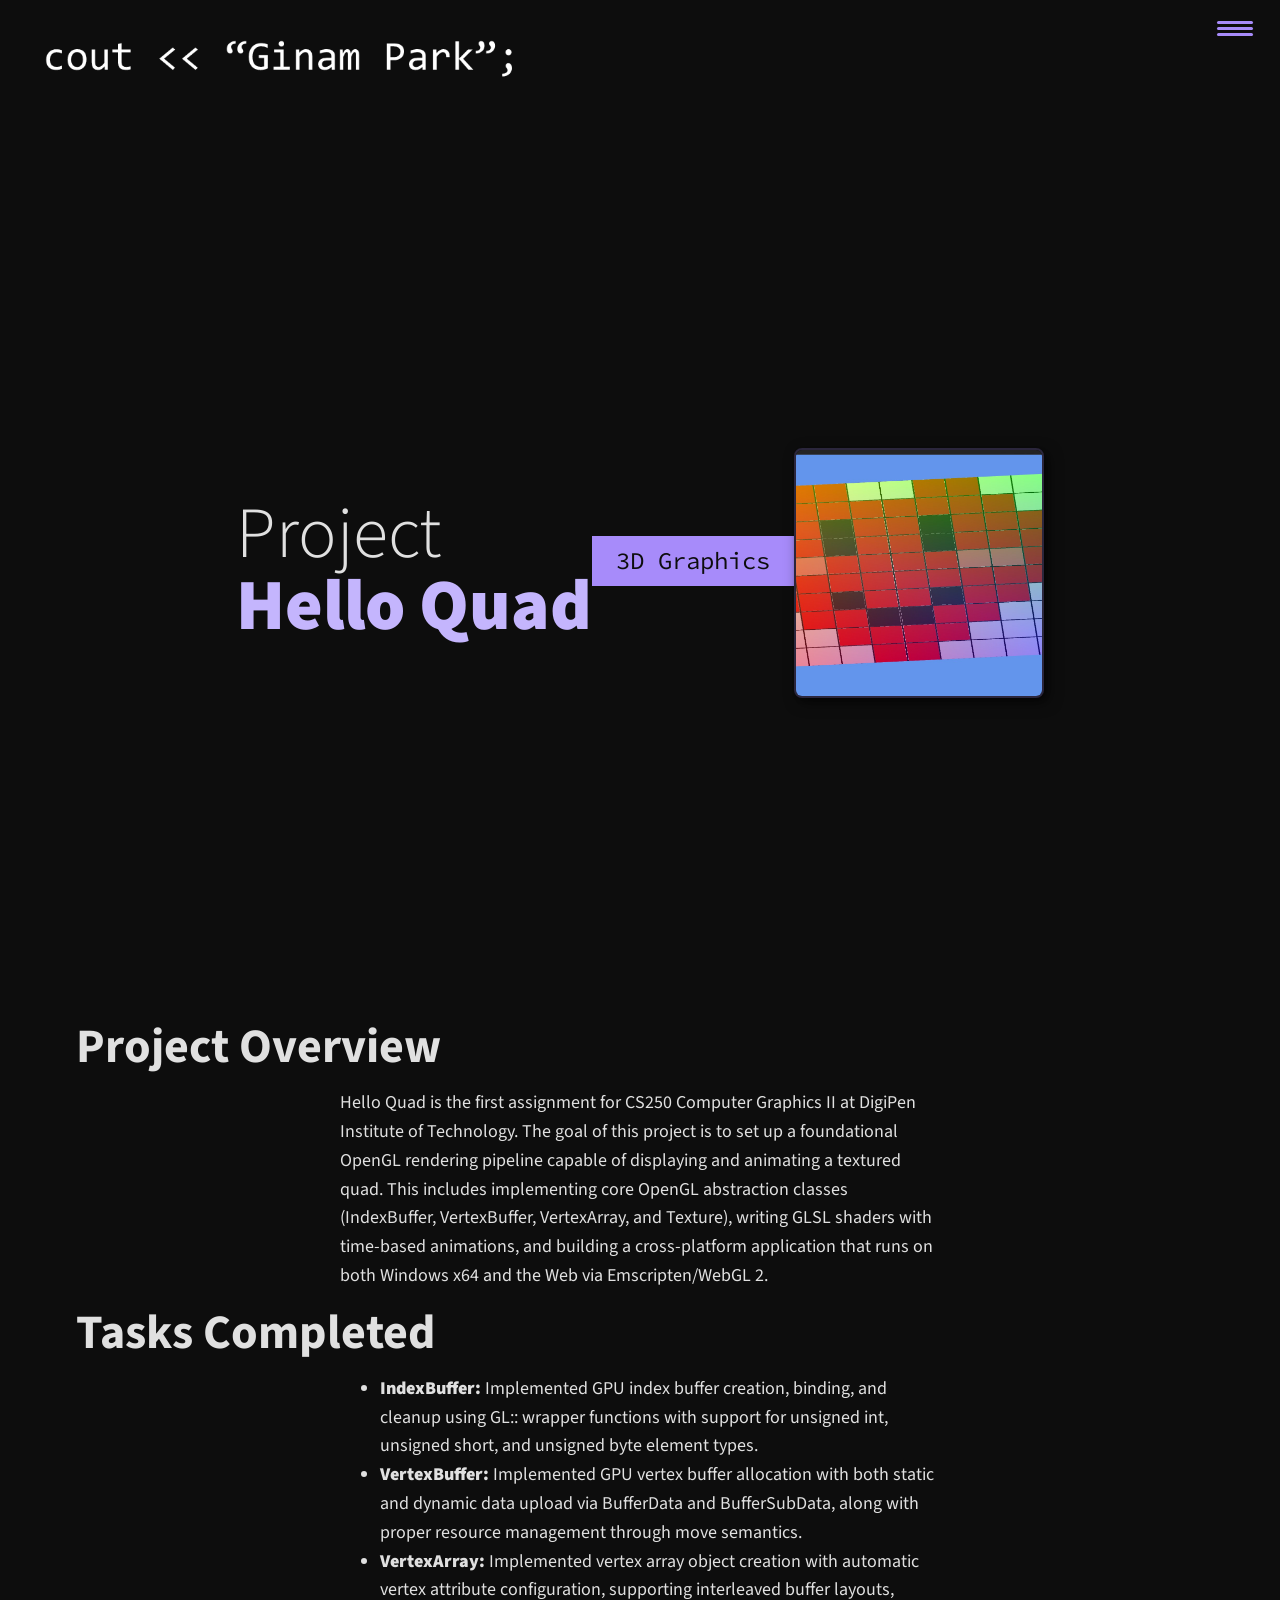
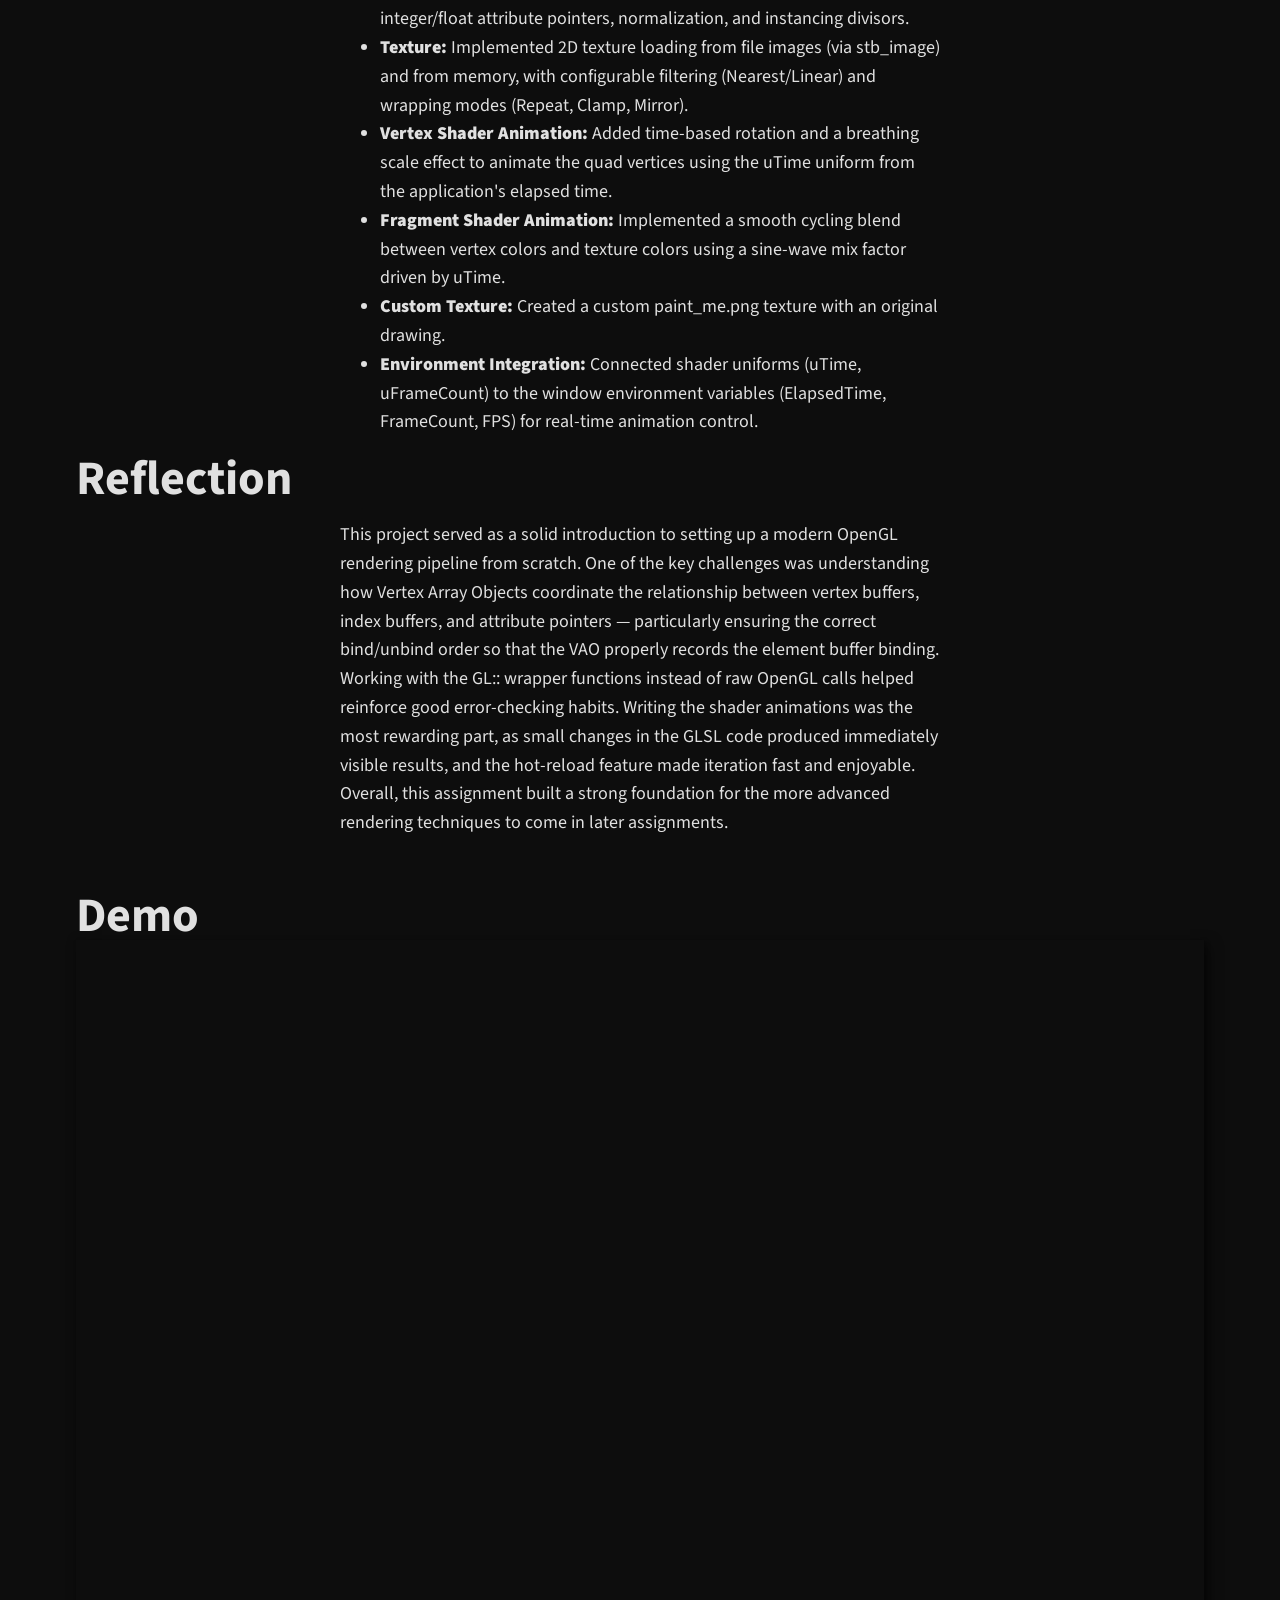
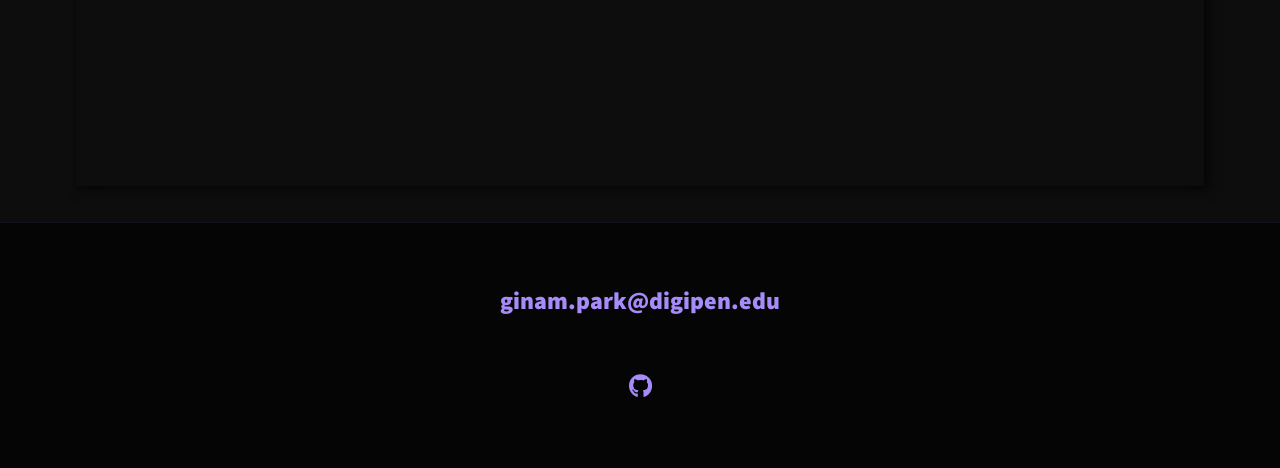
==== commit f620a144: "12" ====
--- a/portfolio/01_hello.html
+++ b/portfolio/01_hello.html
@@ -31,7 +31,7 @@
 <body>
     <header>
         <div class="logo">
-            <img src="../img/cout.png" alt="">
+            <img src="../img/cout.jpg" alt="">
         </div>
         <button class="nav-toggle" aria-label="toggle navigation">
             <span class="hamburger"></span>
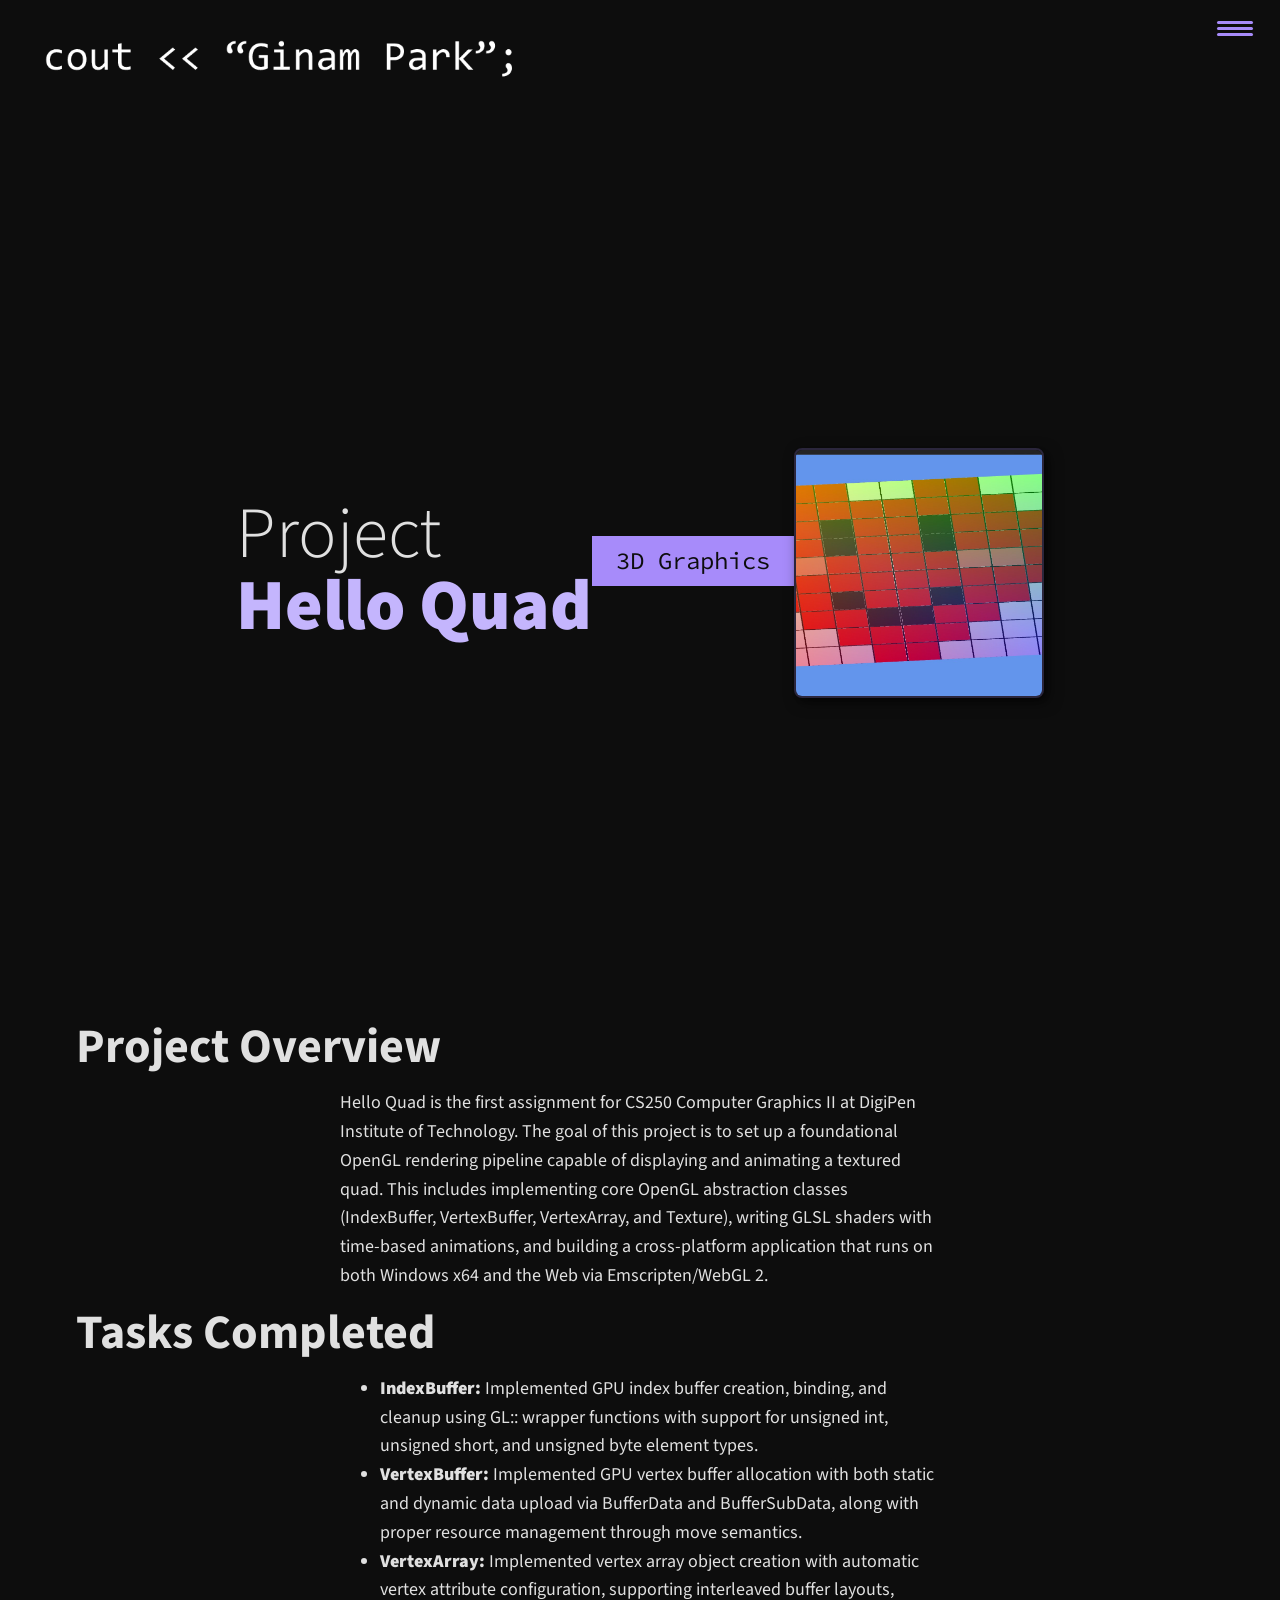
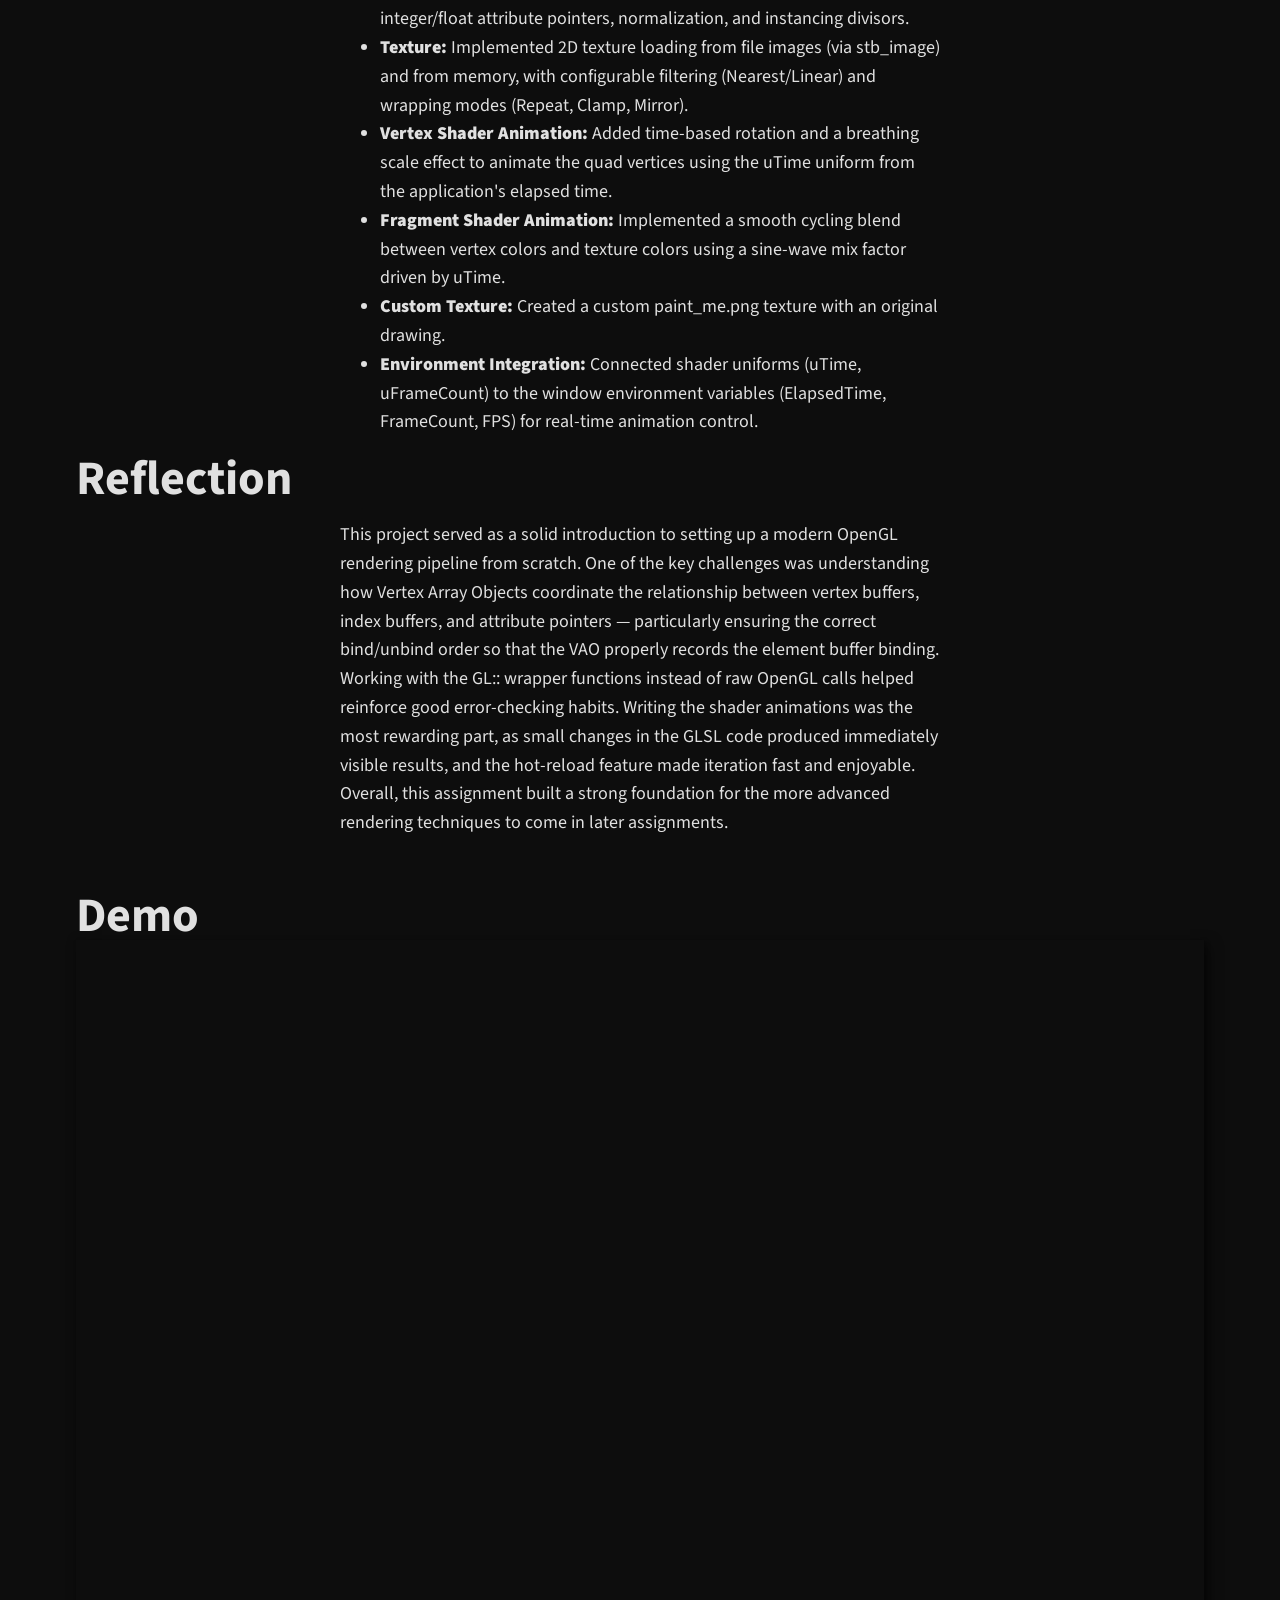
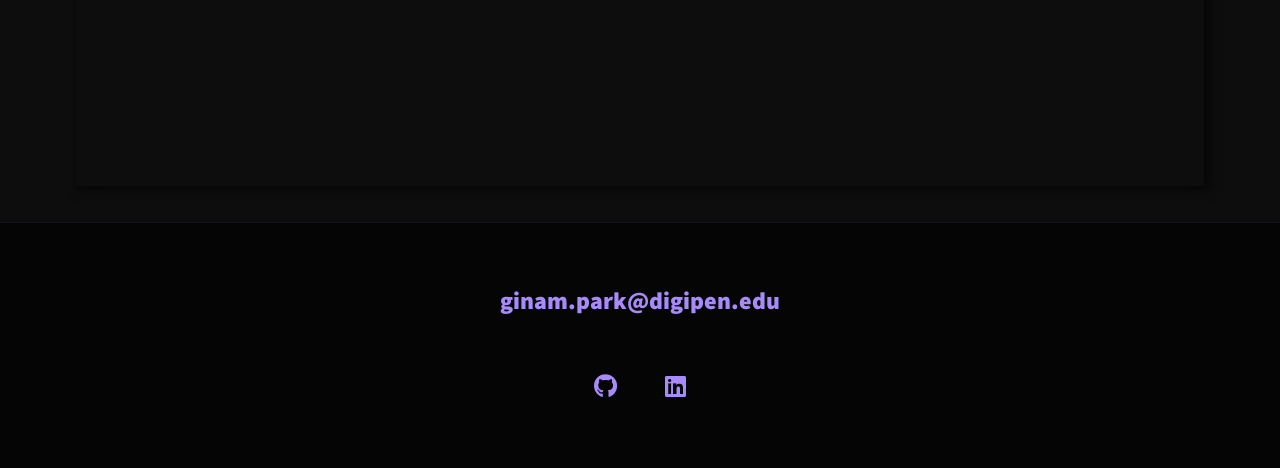
==== commit 41ce49bd: "12" ====
--- a/portfolio/01_hello.html
+++ b/portfolio/01_hello.html
@@ -116,6 +116,11 @@
                     <i class="fab fa-github"></i>
                 </a>
             </li>
+            <li class="social-list__item">
+                <a class="social-list__link" href="https://www.linkedin.com/in/ginam-park/">
+                    <i class="fab fa-linkedin"></i>
+                </a>
+            </li>
         </ul>
     </footer>
 
